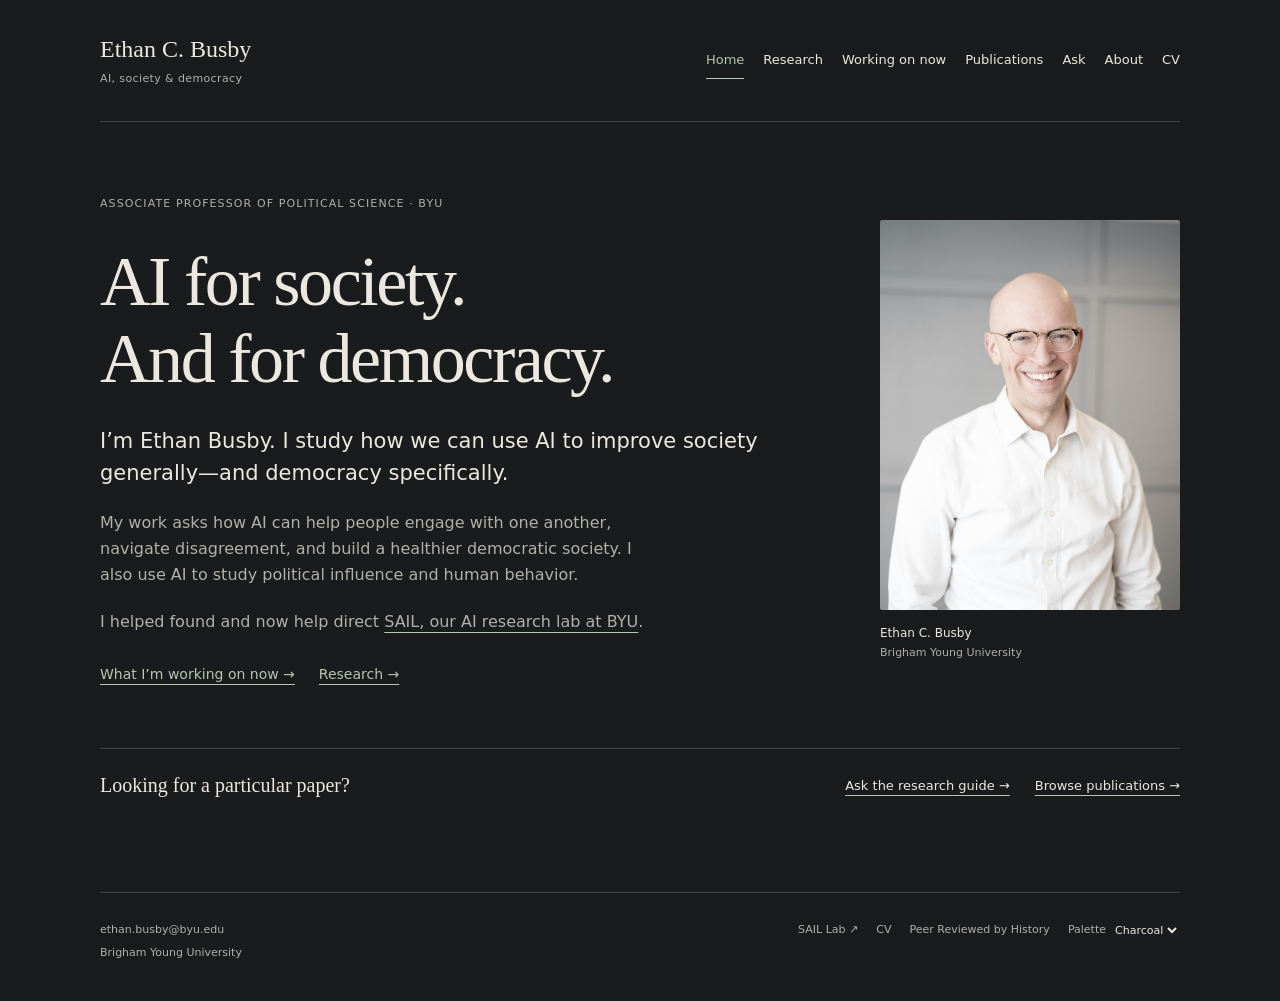
==== index.html @ 37ee70c2 "Add academic website" ====
<!doctype html><html lang="en"><head><meta charset="utf-8"><meta name="viewport" content="width=device-width,initial-scale=1"><meta name="description" content="Ethan C. Busby, associate professor at BYU. Research on using AI to improve society and strengthen democracy."><title>Home · Ethan C. Busby</title><link rel="stylesheet" href="/editorial.css"><script src="/site.js" type="module"></script><noscript><style>.research-panels [hidden]{display:block!important}.research-tabs{display:none}.research-layout{display:block}</style></noscript></head><body><a class="skip" href="#main">Skip to content</a><header class="wrap site-header"><a class="wordmark" href="/">Ethan C. Busby<span>AI, society &amp; democracy</span></a><nav aria-label="Main navigation"><a href="/" aria-current="page">Home</a><a href="/research/" >Research</a><a href="/working/" >Working on now</a><a href="/publications/" >Publications</a><a href="/ask/" >Ask</a><a href="/about/" >About</a><a href="/cv/" >CV</a></nav></header><main class="wrap" id="main"><section class="home-intro"><div class="intro-copy"><p class="eyebrow">Associate Professor of Political Science · BYU</p><h1>AI for society.<br>And for democracy.</h1><p class="intro-lead">I’m Ethan Busby. I study how we can use AI to improve society generally—and democracy specifically.</p><p>My work asks how AI can help people engage with one another, navigate disagreement, and build a healthier democratic society. I also use AI to study political influence and human behavior.</p><p>I helped found and now help direct <a href="https://sail.byu.edu/">SAIL, our AI research lab at BYU</a>.</p><div class="link-row"><a class="text-link" href="/working/">What I’m working on now →</a><a class="text-link" href="/research/">Research →</a></div></div><figure class="portrait"><img src="/assets/headshot-2024.jpg" width="1000" height="1500" alt="Ethan C. Busby"><figcaption>Ethan C. Busby <span>Brigham Young University</span></figcaption></figure></section><div class="home-bottom"><p>Looking for a particular paper?</p><div><a href="/ask/">Ask the research guide →</a><a href="/publications/">Browse publications →</a></div></div></main><footer class="wrap site-footer"><div><a href="mailto:ethan.busby@byu.edu">ethan.busby@byu.edu</a><span>Brigham Young University</span></div><div class="footer-right"><a href="https://sail.byu.edu/">SAIL Lab ↗</a><a href="/cv/">CV</a><a href="/out-of-context/">Peer Reviewed by History</a><label class="palette-label">Palette <select id="palette" aria-label="Choose a color palette"><option value="charcoal">Charcoal</option><option value="ink">Ink</option><option value="stone">Stone</option></select></label></div></footer></body></html>
---- editorial.css ----
/* Quiet dark palettes. Accent colors are used for links rather than large fields. */
:root{color-scheme:dark;--bg:#191b1c;--surface:#202324;--text:#ece8df;--muted:#b1b0a9;--accent:#b7c5b1;--line:#414441;--serif:Georgia,'Times New Roman',serif;--sans:system-ui,-apple-system,'Segoe UI',sans-serif}
:root[data-palette=ink]{--bg:#141c24;--surface:#1c2730;--text:#e6eaf0;--muted:#adb9c4;--accent:#aec7d8;--line:#3a4a58}
:root[data-palette=stone]{--bg:#24211f;--surface:#2c2926;--text:#eee5db;--muted:#c0b6ac;--accent:#d7baa0;--line:#51483f}
*{box-sizing:border-box}body{margin:0;background:var(--bg);color:var(--text);font:16px/1.65 var(--sans);-webkit-font-smoothing:antialiased}button,input,select{font:inherit}a{color:inherit;text-decoration-color:var(--accent);text-underline-offset:5px}a:hover{color:var(--accent)}button,a,input,select,summary{touch-action:manipulation}button{cursor:pointer}button:disabled{cursor:wait;opacity:.6}:focus-visible{outline:2px solid var(--accent);outline-offset:5px}[hidden]{display:none!important}.wrap{width:min(1080px,calc(100% - 80px));margin-inline:auto}.skip{position:fixed;left:20px;top:-100px;background:var(--surface);padding:12px;z-index:10}.skip:focus{top:10px}.sr-only{position:absolute;width:1px;height:1px;padding:0;overflow:hidden;clip:rect(0,0,0,0);white-space:nowrap}
.site-header{min-height:122px;display:flex;align-items:center;justify-content:space-between;gap:24px;border-bottom:1px solid var(--line)}.wordmark{font:24px/1.3 var(--serif);text-decoration:none;white-space:nowrap}.wordmark span{display:block;font:11px/1.5 var(--sans);color:var(--muted);margin-top:6px;letter-spacing:.035em}nav{display:flex;gap:25px}nav a{font-size:13px;text-decoration:none;padding:7px 0;border-bottom:1px solid transparent}nav a[aria-current]{border-bottom-color:var(--accent);color:var(--accent)}nav a:hover{border-bottom-color:var(--line)}
main{min-height:60vh;animation:arrive .5s ease both}h1,h2,h3,p{margin-top:0}h1,h2,h3{font-family:var(--serif);font-weight:400;letter-spacing:-.035em;line-height:1.1}h1{font-size:clamp(42px,5.6vw,70px);margin-bottom:28px}h2{font-size:30px}p{margin-bottom:20px}.eyebrow,.section-label{font:11px/1.5 var(--sans);letter-spacing:.1em;text-transform:uppercase;color:var(--muted)}.eyebrow{margin-bottom:30px}.intro-lead{font-size:21px;line-height:1.55;color:var(--text)}.home-intro{display:grid;grid-template-columns:1fr 300px;gap:96px;align-items:center;padding:74px 0 62px}.intro-copy>p:not(.eyebrow):not(.intro-lead){color:var(--muted);max-width:550px}.text-link{display:inline-block;color:var(--accent);font-size:14px;margin-top:8px}.portrait{margin:0;align-self:center}.portrait img{display:block;width:100%;height:390px;object-fit:cover;object-position:center 25%;filter:saturate(.65);border-radius:2px}.portrait figcaption{margin-top:14px;font-size:12px}.portrait figcaption span{display:block;font-size:11px;color:var(--muted)}.home-bottom{border-top:1px solid var(--line);padding:25px 0;display:flex;justify-content:space-between;align-items:center;gap:20px}.home-bottom p{margin:0;font:20px var(--serif)}.home-bottom>div{display:flex;gap:25px;font-size:13px}
.site-footer{margin-top:70px;padding:28px 0 38px;border-top:1px solid var(--line);display:flex;justify-content:space-between;gap:28px;font-size:11px;color:var(--muted)}.site-footer>div:first-child span{display:block;margin-top:5px}.footer-right{display:flex;align-items:start;flex-wrap:wrap;gap:18px}.site-footer a{text-decoration:none}.palette-label{display:flex;align-items:center;gap:5px;color:var(--muted)}.palette-label select{font-size:11px;border:0;background:var(--bg);color:var(--text);max-width:90px;padding:0}
.page-heading{padding:65px 0 38px;max-width:730px}.page-heading p:last-child{color:var(--muted);max-width:610px;font-size:18px}.page-heading.narrow{max-width:650px;margin-inline:auto}.prose{max-width:660px;color:var(--muted)}.prose h2{margin-top:38px;color:var(--text)}.about-layout{display:grid;grid-template-columns:1fr 240px;gap:90px}.about-photo{width:100%;height:310px;object-fit:cover;object-position:center 25%;filter:saturate(.65)}.link-row{display:flex;gap:24px;flex-wrap:wrap;font-size:14px}.prose-section{max-width:680px;padding:58px 0 25px;color:var(--muted)}.prose-section h2{color:var(--text)}.lab-note{border-top:1px solid var(--line);padding-top:25px;display:flex;gap:35px;align-items:baseline;font-size:14px}.lab-note p{flex:1;color:var(--muted)}
.research-browser{padding-top:12px}.research-layout{display:grid;grid-template-columns:280px 1fr;border-top:1px solid var(--line);border-bottom:1px solid var(--line);margin-top:18px}.research-tabs{border-right:1px solid var(--line);padding:24px 28px 24px 0;display:flex;flex-direction:column;gap:8px}.research-tabs button{background:none;border:0;border-left:2px solid transparent;padding:16px 10px;text-align:left;color:var(--muted);font-size:14px;display:flex;gap:13px;align-items:center}.research-tabs button span{font-size:10px}.research-tabs button b{margin-left:auto;font-weight:400;opacity:0;transition:opacity .25s}.research-tabs button[aria-selected=true]{color:var(--text);border-left-color:var(--accent);background:var(--surface)}.research-tabs button[aria-selected=true] b{opacity:1}.research-panels{padding:35px 42px}.research-panels article{animation:arrive .35s ease}.research-panels h2{font-size:32px;max-width:540px;line-height:1.2}.research-panels p{color:var(--muted);font-size:15px}.research-panels .meta:last-child{margin-top:22px;margin-bottom:0;font-size:11px}.meta{font-size:12px;color:var(--muted)}
.filters{display:flex;align-items:end;gap:18px;padding:22px 0;border-top:1px solid var(--line);border-bottom:1px solid var(--line);margin-bottom:18px}.filters label{display:grid;gap:8px;font-size:11px;color:var(--muted)}.search-label{flex:1}input,select{border:1px solid var(--line);border-radius:2px;color:var(--text);background:var(--bg);padding:10px 12px;min-width:0}input::placeholder{color:var(--muted)}.filters input{width:100%}.filters select{max-width:190px;font-size:13px}.reset{background:none;color:var(--accent);border:0;padding:10px 0;font-size:12px}.paper{display:grid;grid-template-columns:70px 1fr;gap:16px;border-bottom:1px solid var(--line);padding:30px 0;scroll-margin-top:30px}.paper:target{border-left:2px solid var(--accent);padding-left:16px}.paper-year{font-size:12px;color:var(--muted);padding-top:5px}.paper h2{font-size:25px;line-height:1.25;max-width:850px;margin-bottom:12px}.paper .authors{font-size:12px;margin-bottom:6px;color:var(--muted)}.venue{font-size:12px;color:var(--muted);margin-bottom:12px;font-style:italic}.paper details{font-size:14px;max-width:750px}.paper details summary{color:var(--accent);font-size:12px;cursor:pointer;width:fit-content}.paper details p{margin:16px 0;color:var(--muted)}.paper-source{display:inline-block;font-size:12px;margin-top:12px}.editorial-note{font-size:12px;color:var(--muted);max-width:700px;margin-top:32px}
.chat{max-width:730px;margin-inline:auto;border:1px solid var(--line);background:var(--surface)}.chat-head{display:flex;gap:14px;align-items:center;border-bottom:1px solid var(--line);padding:18px 24px;font-size:14px}.chat-head small{display:block;color:var(--muted);font-size:11px}.robot{width:34px;height:34px;fill:none;stroke:var(--accent);stroke-width:1.5;stroke-linecap:round}.robot circle{fill:var(--accent);stroke:none}.messages{height:300px;overflow:auto;padding:24px;scrollbar-gutter:stable}.message{max-width:92%;padding:0 0 20px;font-size:14px}.message p{margin-bottom:10px;white-space:pre-wrap}.message.user{border-left:2px solid var(--accent);padding-left:15px;color:var(--muted)}.citation{display:block;margin:8px 0;color:var(--accent);font-size:12px}.prompts{padding:8px 24px 18px;display:flex;gap:15px;flex-wrap:wrap}.prompts button{font-size:12px;color:var(--accent);border:0;border-bottom:1px solid var(--line);padding:4px 0;background:none}.chat form{display:flex;gap:10px;padding:18px 24px;border-top:1px solid var(--line)}.chat form input{flex:1;width:100%;font-size:14px}.chat form button{background:var(--text);color:var(--bg);border:0;padding:10px 18px;white-space:nowrap}.chat #chat-status{margin:0;padding:0 24px 12px;color:var(--muted);font-size:12px}.chat-note{max-width:730px;margin:20px auto;font-size:12px;color:var(--muted)}
@keyframes arrive{from{opacity:.3;transform:translateY(7px)}to{opacity:1;transform:translateY(0)}}
@media(max-width:950px){.home-intro{gap:45px;grid-template-columns:1fr 250px}.portrait img{height:350px}.site-header{gap:20px}nav{gap:16px}.filters{flex-wrap:wrap}.search-label{flex-basis:100%}.about-layout{gap:40px}.research-layout{grid-template-columns:235px 1fr}.research-panels{padding:28px}.home-bottom{align-items:start;flex-direction:column}}
@media(max-width:680px){.wrap{width:calc(100% - 40px)}.site-header{display:block;padding:24px 0;min-height:0}.wordmark{font-size:23px}nav{margin-top:24px;justify-content:space-between;gap:8px}nav a{font-size:12px}.home-intro{display:flex;flex-direction:column;padding:44px 0;gap:32px;align-items:stretch}h1{font-size:46px}.eyebrow{font-size:10px}.intro-lead{font-size:19px}.portrait{align-self:stretch;display:grid;grid-template-columns:110px 1fr;gap:18px;align-items:end}.portrait img{width:110px;height:140px}.portrait figcaption{padding-bottom:8px}.home-bottom>div{flex-wrap:wrap;gap:14px}.site-footer{flex-direction:column;margin-top:45px}.footer-right{gap:16px}.page-heading{padding:44px 0 20px}.page-heading p:last-child{font-size:16px}.research-layout{grid-template-columns:1fr}.research-tabs{border-right:0;border-bottom:1px solid var(--line);padding:14px 0;display:grid;grid-template-columns:1fr 1fr}.research-tabs button{font-size:12px;padding:12px 8px;gap:8px}.research-tabs button b{display:none}.research-panels{padding:25px 0}.research-panels h2{font-size:29px}.about-layout{display:flex;flex-direction:column}.about-photo{width:160px;height:210px}.lab-note{display:block}.filters{gap:12px}.filters label:not(.search-label){flex:1}.filters select{width:100%;max-width:100%;font-size:12px;padding:10px 5px}.paper{grid-template-columns:42px 1fr;gap:10px;padding:24px 0}.paper h2{font-size:23px}.chat-head,.messages{padding:18px}.chat form{padding:14px;gap:6px}.chat form button{padding:9px 12px}.prompts{padding-inline:18px}}
@media(prefers-reduced-motion:reduce){*,*::before,*::after{animation:none!important;transition:none!important;scroll-behavior:auto!important}}

/* Working projects and the optional parody gallery share the restrained page layout. */
nav{gap:19px}.wordmark{white-space:normal;flex-shrink:0}.footer-right{justify-content:flex-end;max-width:600px}.working-feature{border-block:1px solid var(--line);padding:40px 0;max-width:820px}.working-feature h2{font-size:42px;max-width:650px}.working-feature>p,.working-entry>p{max-width:740px;color:var(--muted)}.working-feature .intro-lead{color:var(--text)}.working-entry{padding:40px 0;border-bottom:1px solid var(--line);max-width:820px}.working-entry h2{font-size:32px}.collaborators{font-size:13px}.skill-sequence{display:flex;gap:25px;margin:30px 0;padding:20px 0;border-block:1px solid var(--line);color:var(--accent);font-size:14px}.skill-sequence span+span::before{content:'→';margin-right:25px;color:var(--muted)}.paper-year{overflow-wrap:anywhere}.parody-disclosure{border-left:2px solid var(--accent);background:var(--surface);padding:20px 24px;margin-bottom:35px;max-width:850px}.parody-disclosure strong{font-size:14px}.parody-disclosure p{font-size:13px;color:var(--muted);margin:8px 0 0}.parody-gallery figure{margin:0}.parody-gallery img{display:block;width:100%;height:620px;object-fit:contain;background:var(--surface);border:1px solid var(--line)}.parody-gallery figcaption{margin:20px 0}.parody-gallery figcaption>span{font-size:11px;color:var(--muted)}.parody-gallery h2{margin:12px 0;font-size:30px}.parody-gallery figcaption p{color:var(--muted);font-size:13px}.gallery-controls{display:flex;gap:12px;flex-wrap:wrap;margin:20px 0}.gallery-controls button{border:1px solid var(--line);background:var(--surface);padding:9px 14px;color:var(--text);font-size:13px}.gallery-controls button:hover{border-color:var(--accent)}
@media(max-width:1000px){.site-header{flex-wrap:wrap;padding-block:24px}nav{flex-wrap:wrap}.footer-right{justify-content:flex-start}.parody-gallery img{height:500px}}
@media(max-width:680px){nav{justify-content:flex-start;gap:12px 21px}.working-feature{padding:28px 0}.working-feature h2{font-size:34px}.skill-sequence{display:block}.skill-sequence span{display:block;margin:10px 0}.skill-sequence span+span::before{content:'↓';margin-right:10px}.parody-gallery img{height:400px}.parody-gallery h2{font-size:26px}.parody-disclosure{padding:18px}.footer-right{max-width:none}.paper-year{font-size:10px}}
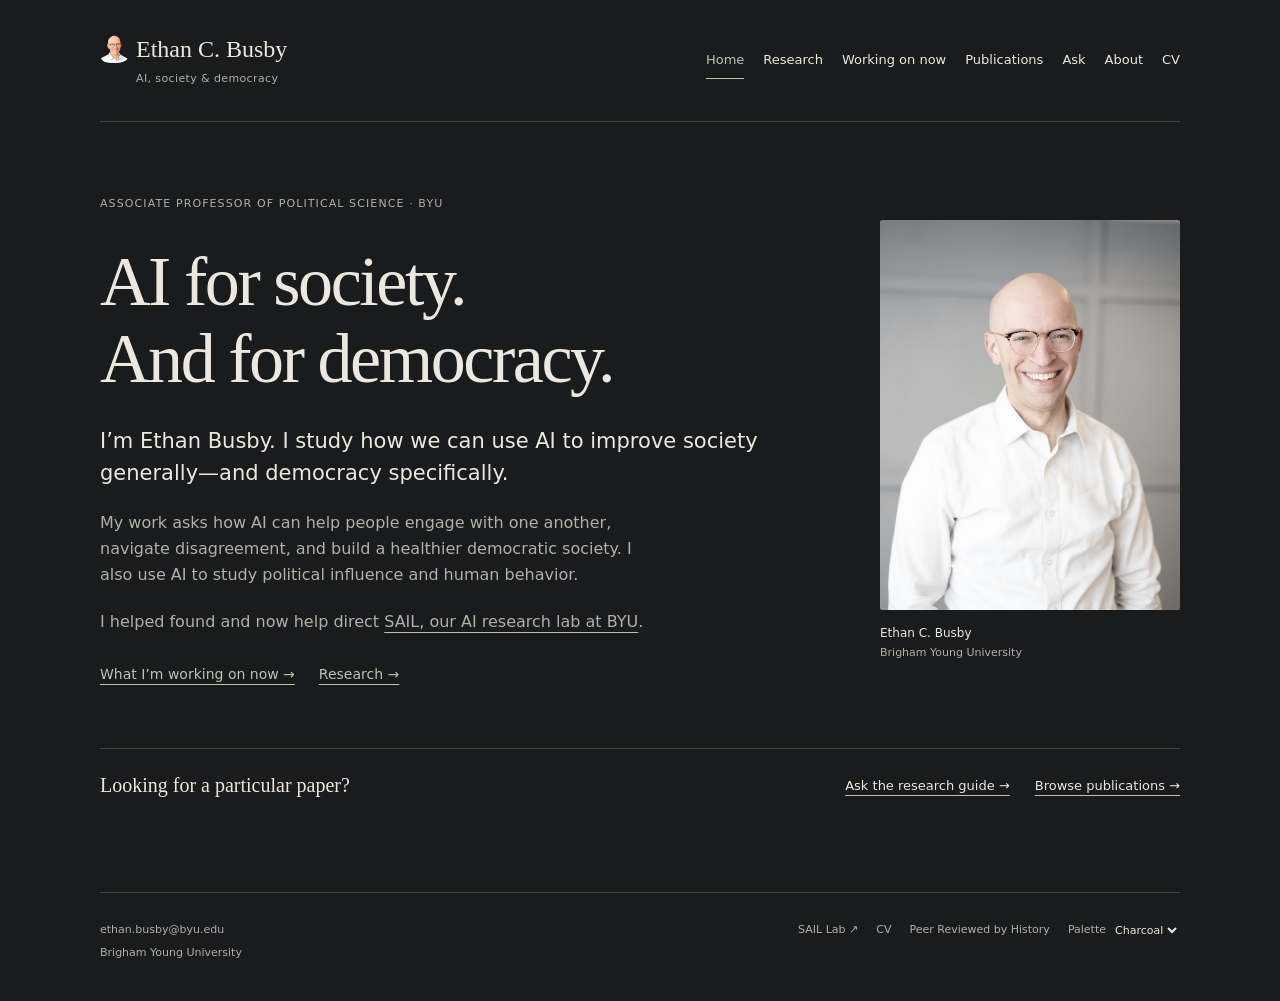
==== commit c1692da9: "Update research, publications, gallery, and avatar" ====
--- a/index.html
+++ b/index.html
@@ -1 +1 @@
-<!doctype html><html lang="en"><head><meta charset="utf-8"><meta name="viewport" content="width=device-width,initial-scale=1"><meta name="description" content="Ethan C. Busby, associate professor at BYU. Research on using AI to improve society and strengthen democracy."><title>Home · Ethan C. Busby</title><link rel="stylesheet" href="/editorial.css"><script src="/site.js" type="module"></script><noscript><style>.research-panels [hidden]{display:block!important}.research-tabs{display:none}.research-layout{display:block}</style></noscript></head><body><a class="skip" href="#main">Skip to content</a><header class="wrap site-header"><a class="wordmark" href="/">Ethan C. Busby<span>AI, society &amp; democracy</span></a><nav aria-label="Main navigation"><a href="/" aria-current="page">Home</a><a href="/research/" >Research</a><a href="/working/" >Working on now</a><a href="/publications/" >Publications</a><a href="/ask/" >Ask</a><a href="/about/" >About</a><a href="/cv/" >CV</a></nav></header><main class="wrap" id="main"><section class="home-intro"><div class="intro-copy"><p class="eyebrow">Associate Professor of Political Science · BYU</p><h1>AI for society.<br>And for democracy.</h1><p class="intro-lead">I’m Ethan Busby. I study how we can use AI to improve society generally—and democracy specifically.</p><p>My work asks how AI can help people engage with one another, navigate disagreement, and build a healthier democratic society. I also use AI to study political influence and human behavior.</p><p>I helped found and now help direct <a href="https://sail.byu.edu/">SAIL, our AI research lab at BYU</a>.</p><div class="link-row"><a class="text-link" href="/working/">What I’m working on now →</a><a class="text-link" href="/research/">Research →</a></div></div><figure class="portrait"><img src="/assets/headshot-2024.jpg" width="1000" height="1500" alt="Ethan C. Busby"><figcaption>Ethan C. Busby <span>Brigham Young University</span></figcaption></figure></section><div class="home-bottom"><p>Looking for a particular paper?</p><div><a href="/ask/">Ask the research guide →</a><a href="/publications/">Browse publications →</a></div></div></main><footer class="wrap site-footer"><div><a href="mailto:ethan.busby@byu.edu">ethan.busby@byu.edu</a><span>Brigham Young University</span></div><div class="footer-right"><a href="https://sail.byu.edu/">SAIL Lab ↗</a><a href="/cv/">CV</a><a href="/out-of-context/">Peer Reviewed by History</a><label class="palette-label">Palette <select id="palette" aria-label="Choose a color palette"><option value="charcoal">Charcoal</option><option value="ink">Ink</option><option value="stone">Stone</option></select></label></div></footer></body></html>+<!doctype html><html lang="en"><head><meta charset="utf-8"><meta name="viewport" content="width=device-width,initial-scale=1"><meta name="description" content="Ethan C. Busby, associate professor at BYU. Research on using AI to improve society and strengthen democracy."><title>Home · Ethan C. Busby</title><link rel="stylesheet" href="/editorial.css"><script src="/site.js" type="module"></script><noscript><style>.research-panels [hidden]{display:block!important}.research-tabs{display:none}.research-layout{display:block}</style></noscript></head><body><a class="skip" href="#main">Skip to content</a><header class="wrap site-header"><a class="wordmark" href="/"><img class="header-avatar" src="/assets/avatar-busby.png" width="28" height="28" alt=""><span class="wordmark-copy">Ethan C. Busby<span class="wordmark-tagline">AI, society &amp; democracy</span></span></a><nav aria-label="Main navigation"><a href="/" aria-current="page">Home</a><a href="/research/" >Research</a><a href="/working/" >Working on now</a><a href="/publications/" >Publications</a><a href="/ask/" >Ask</a><a href="/about/" >About</a><a href="/cv/" >CV</a></nav></header><main class="wrap" id="main"><section class="home-intro"><div class="intro-copy"><p class="eyebrow">Associate Professor of Political Science · BYU</p><h1>AI for society.<br>And for democracy.</h1><p class="intro-lead">I’m Ethan Busby. I study how we can use AI to improve society generally—and democracy specifically.</p><p>My work asks how AI can help people engage with one another, navigate disagreement, and build a healthier democratic society. I also use AI to study political influence and human behavior.</p><p>I helped found and now help direct <a href="https://sail.byu.edu/">SAIL, our AI research lab at BYU</a>.</p><div class="link-row"><a class="text-link" href="/working/">What I’m working on now →</a><a class="text-link" href="/research/">Research →</a></div></div><figure class="portrait"><img src="/assets/headshot-2024.jpg" width="1000" height="1500" alt="Ethan C. Busby"><figcaption>Ethan C. Busby <span>Brigham Young University</span></figcaption></figure></section><div class="home-bottom"><p>Looking for a particular paper?</p><div><a href="/ask/">Ask the research guide →</a><a href="/publications/">Browse publications →</a></div></div></main><footer class="wrap site-footer"><div><a href="mailto:ethan.busby@byu.edu">ethan.busby@byu.edu</a><span>Brigham Young University</span></div><div class="footer-right"><a href="https://sail.byu.edu/">SAIL Lab ↗</a><a href="/cv/">CV</a><a href="/out-of-context/">Peer Reviewed by History</a><label class="palette-label">Palette <select id="palette" aria-label="Choose a color palette"><option value="charcoal">Charcoal</option><option value="ink">Ink</option><option value="stone">Stone</option></select></label></div></footer></body></html>
--- a/editorial.css
+++ b/editorial.css
@@ -15,6 +15,17 @@
 @media(max-width:680px){.wrap{width:calc(100% - 40px)}.site-header{display:block;padding:24px 0;min-height:0}.wordmark{font-size:23px}nav{margin-top:24px;justify-content:space-between;gap:8px}nav a{font-size:12px}.home-intro{display:flex;flex-direction:column;padding:44px 0;gap:32px;align-items:stretch}h1{font-size:46px}.eyebrow{font-size:10px}.intro-lead{font-size:19px}.portrait{align-self:stretch;display:grid;grid-template-columns:110px 1fr;gap:18px;align-items:end}.portrait img{width:110px;height:140px}.portrait figcaption{padding-bottom:8px}.home-bottom>div{flex-wrap:wrap;gap:14px}.site-footer{flex-direction:column;margin-top:45px}.footer-right{gap:16px}.page-heading{padding:44px 0 20px}.page-heading p:last-child{font-size:16px}.research-layout{grid-template-columns:1fr}.research-tabs{border-right:0;border-bottom:1px solid var(--line);padding:14px 0;display:grid;grid-template-columns:1fr 1fr}.research-tabs button{font-size:12px;padding:12px 8px;gap:8px}.research-tabs button b{display:none}.research-panels{padding:25px 0}.research-panels h2{font-size:29px}.about-layout{display:flex;flex-direction:column}.about-photo{width:160px;height:210px}.lab-note{display:block}.filters{gap:12px}.filters label:not(.search-label){flex:1}.filters select{width:100%;max-width:100%;font-size:12px;padding:10px 5px}.paper{grid-template-columns:42px 1fr;gap:10px;padding:24px 0}.paper h2{font-size:23px}.chat-head,.messages{padding:18px}.chat form{padding:14px;gap:6px}.chat form button{padding:9px 12px}.prompts{padding-inline:18px}}
 @media(prefers-reduced-motion:reduce){*,*::before,*::after{animation:none!important;transition:none!important;scroll-behavior:auto!important}}
 
+/* Small portrait stays aligned to the name, rather than the two-line wordmark. */
+.wordmark{display:inline-flex;gap:8px;align-items:flex-start}
+.header-avatar{display:block;width:28px;height:28px;object-fit:contain;flex-shrink:0;margin-top:1px}
+.wordmark .wordmark-copy{display:block;font:inherit;color:inherit;margin:0;letter-spacing:inherit}
+.wordmark .wordmark-tagline{font:11px/1.5 var(--sans);color:var(--muted);margin-top:6px;letter-spacing:.035em}
+.related-study{border-top:1px solid var(--line);padding-top:24px;margin-top:28px}
+.related-study .eyebrow{font-size:10px;margin-bottom:14px}
+.related-study h3{font-size:26px;line-height:1.2;margin-bottom:16px}
+.research-skills{max-width:760px;padding:48px 0 0}
+.research-skills h2{font-size:36px;line-height:1.15}
+.research-skills p:not(.eyebrow){color:var(--muted)}
 /* Working projects and the optional parody gallery share the restrained page layout. */
 nav{gap:19px}.wordmark{white-space:normal;flex-shrink:0}.footer-right{justify-content:flex-end;max-width:600px}.working-feature{border-block:1px solid var(--line);padding:40px 0;max-width:820px}.working-feature h2{font-size:42px;max-width:650px}.working-feature>p,.working-entry>p{max-width:740px;color:var(--muted)}.working-feature .intro-lead{color:var(--text)}.working-entry{padding:40px 0;border-bottom:1px solid var(--line);max-width:820px}.working-entry h2{font-size:32px}.collaborators{font-size:13px}.skill-sequence{display:flex;gap:25px;margin:30px 0;padding:20px 0;border-block:1px solid var(--line);color:var(--accent);font-size:14px}.skill-sequence span+span::before{content:'→';margin-right:25px;color:var(--muted)}.paper-year{overflow-wrap:anywhere}.parody-disclosure{border-left:2px solid var(--accent);background:var(--surface);padding:20px 24px;margin-bottom:35px;max-width:850px}.parody-disclosure strong{font-size:14px}.parody-disclosure p{font-size:13px;color:var(--muted);margin:8px 0 0}.parody-gallery figure{margin:0}.parody-gallery img{display:block;width:100%;height:620px;object-fit:contain;background:var(--surface);border:1px solid var(--line)}.parody-gallery figcaption{margin:20px 0}.parody-gallery figcaption>span{font-size:11px;color:var(--muted)}.parody-gallery h2{margin:12px 0;font-size:30px}.parody-gallery figcaption p{color:var(--muted);font-size:13px}.gallery-controls{display:flex;gap:12px;flex-wrap:wrap;margin:20px 0}.gallery-controls button{border:1px solid var(--line);background:var(--surface);padding:9px 14px;color:var(--text);font-size:13px}.gallery-controls button:hover{border-color:var(--accent)}
 @media(max-width:1000px){.site-header{flex-wrap:wrap;padding-block:24px}nav{flex-wrap:wrap}.footer-right{justify-content:flex-start}.parody-gallery img{height:500px}}
